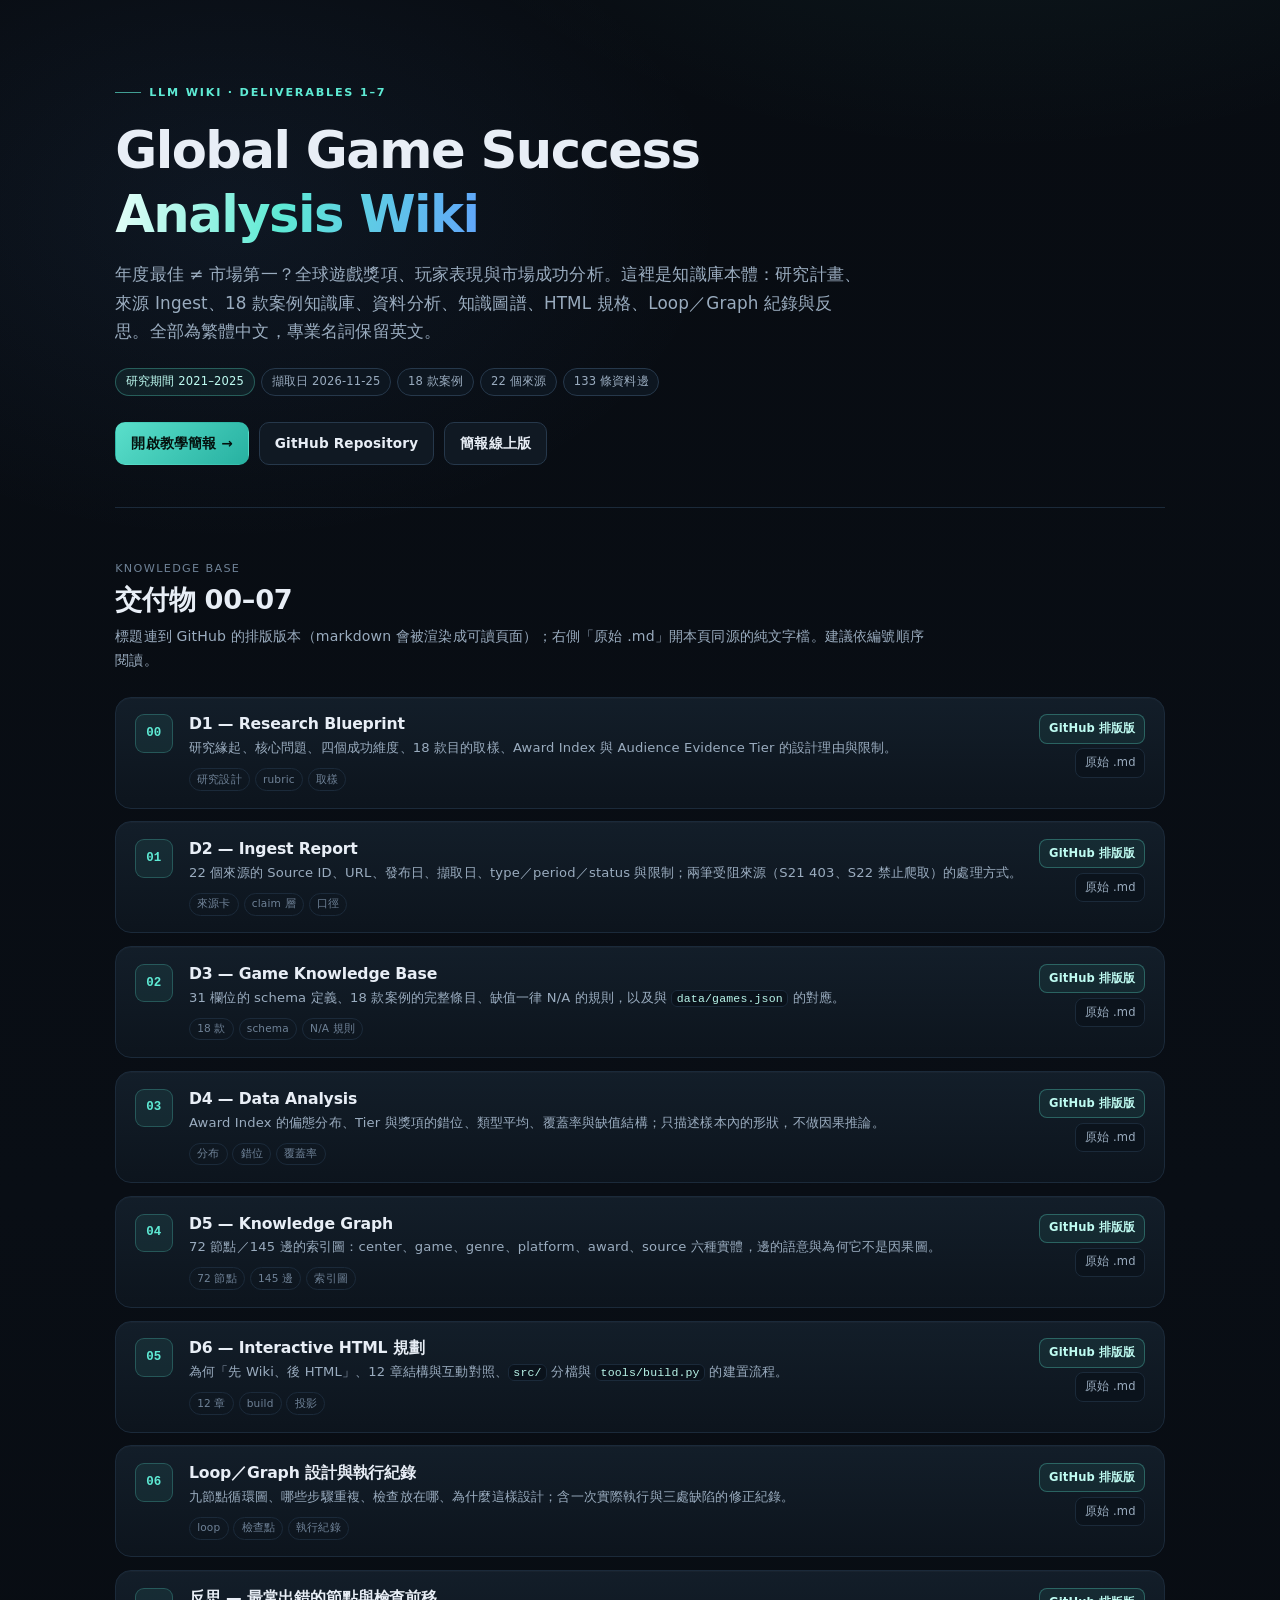
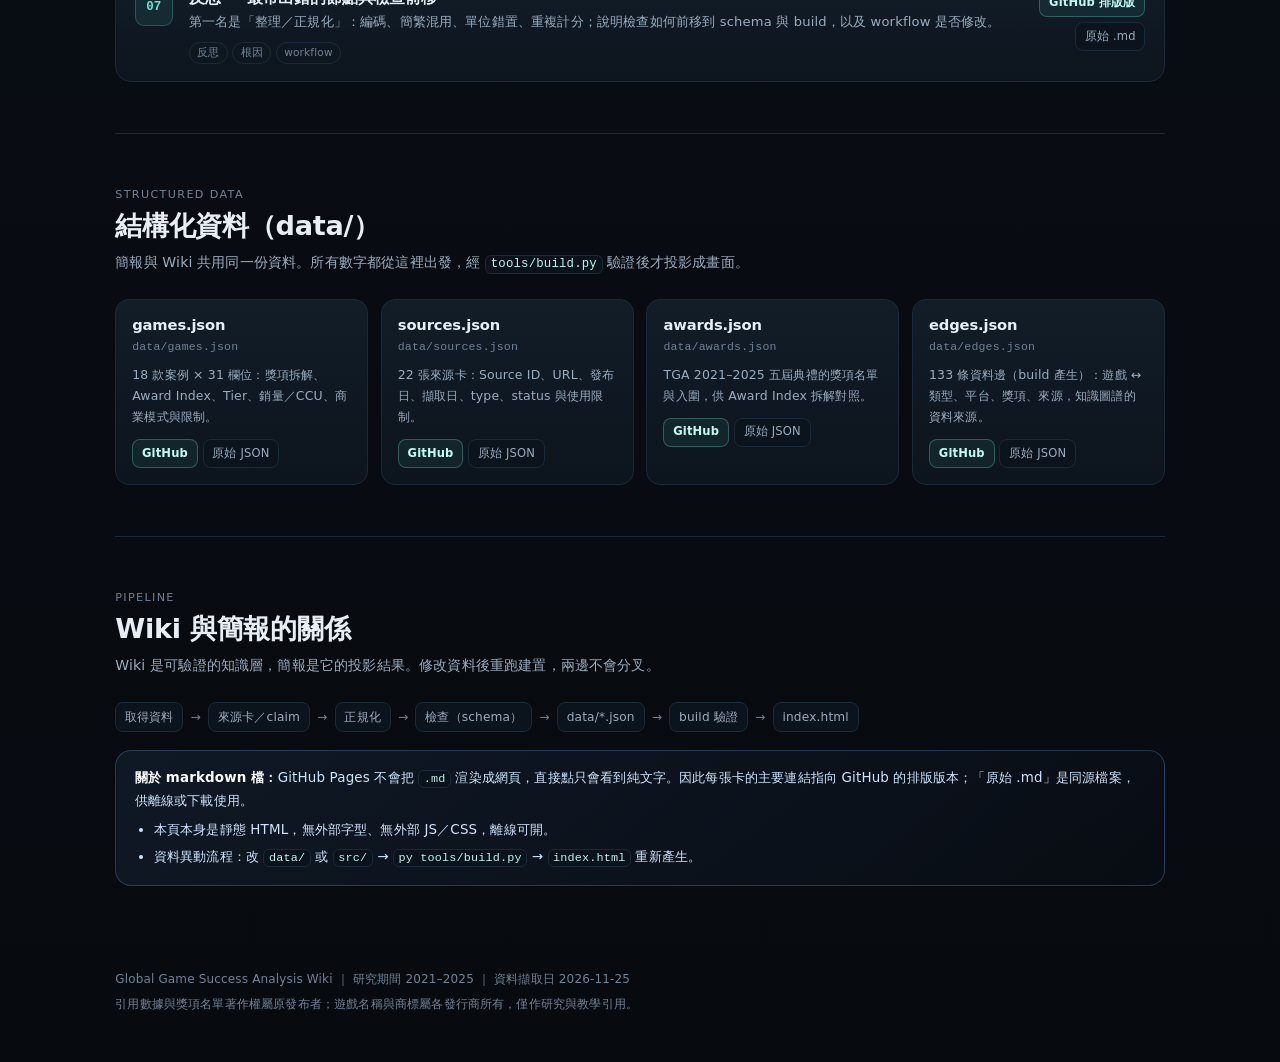
==== wiki/index.html @ 6c41b3b5 "Add a wiki index page for the GitHub Pages entry point Markdown files are served as plain text on Pa" ====
<!doctype html>
<html lang="zh-Hant">
<head>
<meta charset="utf-8">
<meta name="viewport" content="width=device-width, initial-scale=1">
<meta name="description" content="Global Game Success Analysis Wiki 目錄：Deliverable 1–7 與結構化資料。">
<meta name="color-scheme" content="dark">
<title>LLM Wiki 目錄｜Global Game Success Analysis Wiki</title>
<style>
  :root{
    --bg:#080c12; --panel:#101923; --panel-2:#14202c;
    --line:#26384b; --line-soft:#1b2a3a;
    --text:#e8eef6; --muted:#9aacbf; --faint:#6f8297;
    --accent:#5eead4; --blue:#60a5fa; --amber:#fbbf24; --purple:#c084fc; --pink:#fb7185;
    --radius:16px; --max:1120px;
  }
  *{box-sizing:border-box}
  html{scroll-behavior:smooth}
  body{
    margin:0; min-height:100vh; color:var(--text);
    background:
      radial-gradient(1100px 700px at 78% -10%, rgba(94,234,212,.08), transparent 60%),
      radial-gradient(900px 600px at 18% 8%, rgba(96,165,250,.07), transparent 55%),
      linear-gradient(180deg,#080c12 0%,#090e15 45%,#070a0f 100%);
    font-family:"Segoe UI","Noto Sans TC","Microsoft JhengHei",system-ui,-apple-system,sans-serif;
    font-size:16px; line-height:1.7; letter-spacing:.01em;
  }
  ::selection{background:rgba(94,234,212,.28);color:#fff}
  a{color:var(--accent);text-decoration:none}
  a:hover{text-decoration:underline}
  h1,h2,h3{line-height:1.25;margin:0;letter-spacing:-.01em}
  p{margin:0}
  ul{margin:0;padding-left:1.2rem}
  code{font-family:"Cascadia Code",Consolas,monospace;background:#0a121b;border:1px solid var(--line-soft);border-radius:6px;padding:.1em .38em;color:#b9f5e9;font-size:.88em}
  :focus-visible{outline:2px solid var(--accent);outline-offset:3px;border-radius:6px}
  .skip-link{position:absolute;left:12px;top:-60px;z-index:10;background:var(--accent);color:#04100e;padding:.6rem 1rem;border-radius:10px;font-weight:800}
  .skip-link:focus{top:12px}
  .wrap{max-width:var(--max);margin:0 auto;padding:0 clamp(1rem,4vw,2.2rem)}

  header.hero{padding:clamp(2.6rem,7vw,4.6rem) 0 clamp(1.8rem,4vw,2.6rem);border-bottom:1px solid var(--line-soft)}
  .eyebrow{display:inline-flex;align-items:center;gap:.5rem;color:var(--accent);font-size:.7rem;font-weight:800;letter-spacing:.16em;text-transform:uppercase;margin-bottom:1rem}
  .eyebrow::before{content:"";width:26px;height:1px;background:var(--accent);opacity:.65}
  h1{font-size:clamp(1.9rem,5vw,3.2rem);font-weight:850;letter-spacing:-.03em}
  .grad{background:linear-gradient(100deg,#e8fff9,#5eead4 45%,#60a5fa);-webkit-background-clip:text;background-clip:text;color:transparent}
  .lead{color:var(--muted);font-size:clamp(.95rem,1.5vw,1.05rem);max-width:70ch;margin-top:.9rem}
  .meta{display:flex;flex-wrap:wrap;gap:.4rem;margin-top:1.4rem}
  .chip{display:inline-flex;align-items:center;gap:.3rem;border:1px solid var(--line);background:#0d1620;color:var(--muted);border-radius:999px;padding:.2rem .6rem;font-size:.72rem;white-space:nowrap}
  .chip.accent{border-color:rgba(94,234,212,.3);color:#bffcf2;background:rgba(94,234,212,.07)}
  .actions{display:flex;flex-wrap:wrap;gap:.6rem;margin-top:1.6rem}
  .btn{display:inline-flex;align-items:center;gap:.4rem;background:var(--panel);border:1px solid var(--line);color:var(--text);border-radius:10px;padding:.58rem .95rem;font-size:.85rem;font-weight:650;transition:background .15s,border-color .15s}
  .btn:hover{background:var(--panel-2);border-color:#35506a;text-decoration:none}
  .btn-primary{background:linear-gradient(135deg,rgba(94,234,212,.95),rgba(45,212,191,.82));border-color:transparent;color:#04110e;font-weight:850}
  .btn-primary:hover{background:linear-gradient(135deg,#7ff7e3,#5eead4)}

  section{padding:clamp(2rem,5vw,3.2rem) 0;border-bottom:1px solid var(--line-soft)}
  section:last-of-type{border-bottom:0}
  .sec-head{margin-bottom:1.5rem;max-width:80ch}
  .sec-head .kicker{font-size:.7rem;color:var(--faint);letter-spacing:.12em;text-transform:uppercase;margin-bottom:.3rem}
  h2{font-size:clamp(1.3rem,2.6vw,1.7rem);font-weight:820}
  .sec-head p{color:var(--muted);font-size:.88rem;margin-top:.5rem}

  .list{display:grid;gap:.8rem}
  .item{
    display:grid;grid-template-columns:auto minmax(0,1fr) auto;gap:1rem;align-items:start;
    background:linear-gradient(180deg,rgba(20,32,44,.88),rgba(13,21,30,.9));
    border:1px solid var(--line-soft);border-radius:var(--radius);padding:1.05rem 1.15rem;
    box-shadow:inset 0 1px 0 rgba(255,255,255,.025);
    transition:border-color .15s,transform .15s;
  }
  .item:hover{border-color:#35506a}
  .num{font-family:"Cascadia Code",Consolas,monospace;font-size:.78rem;font-weight:800;color:var(--accent);background:rgba(94,234,212,.08);border:1px solid rgba(94,234,212,.24);border-radius:9px;width:2.4rem;height:2.4rem;display:grid;place-items:center;flex:0 0 auto}
  .item h3{font-size:.98rem;font-weight:780}
  .item h3 a{color:var(--text)}
  .item h3 a:hover{color:var(--accent);text-decoration:none}
  .desc{color:var(--muted);font-size:.82rem;margin-top:.2rem}
  .tags{display:flex;flex-wrap:wrap;gap:.3rem;margin-top:.55rem}
  .tag{font-size:.66rem;color:var(--faint);border:1px solid var(--line-soft);border-radius:999px;padding:.08rem .45rem}
  .links{display:flex;flex-direction:column;gap:.3rem;align-items:flex-end;font-size:.72rem;white-space:nowrap}
  .links a{color:var(--muted);border:1px solid var(--line-soft);border-radius:8px;padding:.24rem .55rem;background:#0b131c}
  .links a:hover{color:var(--accent);border-color:rgba(94,234,212,.35);text-decoration:none}
  .links .primary{color:#bffcf2;border-color:rgba(94,234,212,.3);background:rgba(94,234,212,.07);font-weight:700}

  .files{display:grid;grid-template-columns:repeat(auto-fit,minmax(240px,1fr));gap:.8rem}
  .file{background:linear-gradient(180deg,rgba(20,32,44,.85),rgba(13,21,30,.9));border:1px solid var(--line-soft);border-radius:14px;padding:1rem}
  .file h3{font-size:.92rem;font-weight:760}
  .file .path{font-family:"Cascadia Code",Consolas,monospace;font-size:.72rem;color:var(--faint);margin-top:.15rem}
  .file p{color:var(--muted);font-size:.78rem;margin-top:.45rem}
  .file .links{flex-direction:row;align-items:center;justify-content:flex-start;margin-top:.7rem}

  .note{border:1px solid rgba(96,165,250,.28);background:linear-gradient(135deg,rgba(96,165,250,.09),rgba(96,165,250,.02));border-radius:var(--radius);padding:1rem 1.15rem;color:#cfe5ff;font-size:.84rem}
  .note strong{color:#fff}
  .note ul{margin-top:.4rem}
  .note li{margin-top:.25rem}

  .flow{display:flex;flex-wrap:wrap;gap:.45rem;align-items:center;font-size:.76rem;color:var(--muted);margin-top:.9rem}
  .flow span{padding:.24rem .55rem;border:1px solid var(--line-soft);border-radius:8px;background:#0b131c;color:var(--muted)}
  .flow i{color:var(--faint);font-style:normal}

  footer{padding:2rem 0 3rem;color:var(--faint);font-size:.75rem}
  footer p + p{margin-top:.3rem}

  @media (max-width:720px){
    .item{grid-template-columns:auto minmax(0,1fr)}
    .links{grid-column:1 / -1;flex-direction:row;align-items:center;justify-content:flex-start}
    .links a{flex:0 0 auto}
  }
  @media (prefers-reduced-motion:reduce){html{scroll-behavior:auto}*{transition:none!important}}
  @media print{
    body{background:#fff;color:#111}
    .actions,.skip-link{display:none}
    .item,.file,.note{border-color:#ccc;background:#fff;box-shadow:none}
    .item h3 a,.desc,.file p,.sec-head p,.lead,.note{color:#222}
  }
</style>
</head>
<body>
<a class="skip-link" href="#deliverables">跳到交付物清單</a>
<div class="wrap">

  <header class="hero">
    <div class="eyebrow">LLM Wiki · Deliverables 1–7</div>
    <h1>Global Game Success<br><span class="grad">Analysis Wiki</span></h1>
    <p class="lead">年度最佳 ≠ 市場第一？全球遊戲獎項、玩家表現與市場成功分析。這裡是知識庫本體：研究計畫、來源 Ingest、18 款案例知識庫、資料分析、知識圖譜、HTML 規格、Loop／Graph 紀錄與反思。全部為繁體中文，專業名詞保留英文。</p>
    <div class="meta">
      <span class="chip accent">研究期間 2021–2025</span>
      <span class="chip">擷取日 2026-11-25</span>
      <span class="chip">18 款案例</span>
      <span class="chip">22 個來源</span>
      <span class="chip">133 條資料邊</span>
    </div>
    <div class="actions">
      <a class="btn btn-primary" href="../index.html">開啟教學簡報 →</a>
      <a class="btn" href="https://github.com/s12490047/HW1110">GitHub Repository</a>
      <a class="btn" href="https://s12490047.github.io/HW1110/">簡報線上版</a>
    </div>
  </header>

  <section id="deliverables" aria-labelledby="d-title">
    <div class="sec-head">
      <div class="kicker">Knowledge Base</div>
      <h2 id="d-title">交付物 00–07</h2>
      <p>標題連到 GitHub 的排版版本（markdown 會被渲染成可讀頁面）；右側「原始 .md」開本頁同源的純文字檔。建議依編號順序閱讀。</p>
    </div>

    <div class="list">

      <article class="item">
        <div class="num">00</div>
        <div>
          <h3><a href="https://github.com/s12490047/HW1110/blob/main/wiki/00-research-blueprint.md">D1 — Research Blueprint</a></h3>
          <p class="desc">研究緣起、核心問題、四個成功維度、18 款目的取樣、Award Index 與 Audience Evidence Tier 的設計理由與限制。</p>
          <div class="tags"><span class="tag">研究設計</span><span class="tag">rubric</span><span class="tag">取樣</span></div>
        </div>
        <div class="links">
          <a class="primary" href="https://github.com/s12490047/HW1110/blob/main/wiki/00-research-blueprint.md">GitHub 排版版</a>
          <a href="00-research-blueprint.md">原始 .md</a>
        </div>
      </article>

      <article class="item">
        <div class="num">01</div>
        <div>
          <h3><a href="https://github.com/s12490047/HW1110/blob/main/wiki/01-ingest-report.md">D2 — Ingest Report</a></h3>
          <p class="desc">22 個來源的 Source ID、URL、發布日、擷取日、type／period／status 與限制；兩筆受阻來源（S21 403、S22 禁止爬取）的處理方式。</p>
          <div class="tags"><span class="tag">來源卡</span><span class="tag">claim 層</span><span class="tag">口徑</span></div>
        </div>
        <div class="links">
          <a class="primary" href="https://github.com/s12490047/HW1110/blob/main/wiki/01-ingest-report.md">GitHub 排版版</a>
          <a href="01-ingest-report.md">原始 .md</a>
        </div>
      </article>

      <article class="item">
        <div class="num">02</div>
        <div>
          <h3><a href="https://github.com/s12490047/HW1110/blob/main/wiki/02-knowledge-base.md">D3 — Game Knowledge Base</a></h3>
          <p class="desc">31 欄位的 schema 定義、18 款案例的完整條目、缺值一律 N/A 的規則，以及與 <code>data/games.json</code> 的對應。</p>
          <div class="tags"><span class="tag">18 款</span><span class="tag">schema</span><span class="tag">N/A 規則</span></div>
        </div>
        <div class="links">
          <a class="primary" href="https://github.com/s12490047/HW1110/blob/main/wiki/02-knowledge-base.md">GitHub 排版版</a>
          <a href="02-knowledge-base.md">原始 .md</a>
        </div>
      </article>

      <article class="item">
        <div class="num">03</div>
        <div>
          <h3><a href="https://github.com/s12490047/HW1110/blob/main/wiki/03-data-analysis.md">D4 — Data Analysis</a></h3>
          <p class="desc">Award Index 的偏態分布、Tier 與獎項的錯位、類型平均、覆蓋率與缺值結構；只描述樣本內的形狀，不做因果推論。</p>
          <div class="tags"><span class="tag">分布</span><span class="tag">錯位</span><span class="tag">覆蓋率</span></div>
        </div>
        <div class="links">
          <a class="primary" href="https://github.com/s12490047/HW1110/blob/main/wiki/03-data-analysis.md">GitHub 排版版</a>
          <a href="03-data-analysis.md">原始 .md</a>
        </div>
      </article>

      <article class="item">
        <div class="num">04</div>
        <div>
          <h3><a href="https://github.com/s12490047/HW1110/blob/main/wiki/04-knowledge-graph.md">D5 — Knowledge Graph</a></h3>
          <p class="desc">72 節點／145 邊的索引圖：center、game、genre、platform、award、source 六種實體，邊的語意與為何它不是因果圖。</p>
          <div class="tags"><span class="tag">72 節點</span><span class="tag">145 邊</span><span class="tag">索引圖</span></div>
        </div>
        <div class="links">
          <a class="primary" href="https://github.com/s12490047/HW1110/blob/main/wiki/04-knowledge-graph.md">GitHub 排版版</a>
          <a href="04-knowledge-graph.md">原始 .md</a>
        </div>
      </article>

      <article class="item">
        <div class="num">05</div>
        <div>
          <h3><a href="https://github.com/s12490047/HW1110/blob/main/wiki/05-html-spec.md">D6 — Interactive HTML 規劃</a></h3>
          <p class="desc">為何「先 Wiki、後 HTML」、12 章結構與互動對照、<code>src/</code> 分檔與 <code>tools/build.py</code> 的建置流程。</p>
          <div class="tags"><span class="tag">12 章</span><span class="tag">build</span><span class="tag">投影</span></div>
        </div>
        <div class="links">
          <a class="primary" href="https://github.com/s12490047/HW1110/blob/main/wiki/05-html-spec.md">GitHub 排版版</a>
          <a href="05-html-spec.md">原始 .md</a>
        </div>
      </article>

      <article class="item">
        <div class="num">06</div>
        <div>
          <h3><a href="https://github.com/s12490047/HW1110/blob/main/wiki/06-loop-graph.md">Loop／Graph 設計與執行紀錄</a></h3>
          <p class="desc">九節點循環圖、哪些步驟重複、檢查放在哪、為什麼這樣設計；含一次實際執行與三處缺陷的修正紀錄。</p>
          <div class="tags"><span class="tag">loop</span><span class="tag">檢查點</span><span class="tag">執行紀錄</span></div>
        </div>
        <div class="links">
          <a class="primary" href="https://github.com/s12490047/HW1110/blob/main/wiki/06-loop-graph.md">GitHub 排版版</a>
          <a href="06-loop-graph.md">原始 .md</a>
        </div>
      </article>

      <article class="item">
        <div class="num">07</div>
        <div>
          <h3><a href="https://github.com/s12490047/HW1110/blob/main/wiki/07-reflection.md">反思 — 最常出錯的節點與檢查前移</a></h3>
          <p class="desc">第一名是「整理／正規化」：編碼、簡繁混用、單位錯置、重複計分；說明檢查如何前移到 schema 與 build，以及 workflow 是否修改。</p>
          <div class="tags"><span class="tag">反思</span><span class="tag">根因</span><span class="tag">workflow</span></div>
        </div>
        <div class="links">
          <a class="primary" href="https://github.com/s12490047/HW1110/blob/main/wiki/07-reflection.md">GitHub 排版版</a>
          <a href="07-reflection.md">原始 .md</a>
        </div>
      </article>

    </div>
  </section>

  <section id="data" aria-labelledby="data-title">
    <div class="sec-head">
      <div class="kicker">Structured Data</div>
      <h2 id="data-title">結構化資料（data/）</h2>
      <p>簡報與 Wiki 共用同一份資料。所有數字都從這裡出發，經 <code>tools/build.py</code> 驗證後才投影成畫面。</p>
    </div>

    <div class="files">

      <div class="file">
        <h3>games.json</h3>
        <div class="path">data/games.json</div>
        <p>18 款案例 × 31 欄位：獎項拆解、Award Index、Tier、銷量／CCU、商業模式與限制。</p>
        <div class="links">
          <a class="primary" href="https://github.com/s12490047/HW1110/blob/main/data/games.json">GitHub</a>
          <a href="../data/games.json">原始 JSON</a>
        </div>
      </div>

      <div class="file">
        <h3>sources.json</h3>
        <div class="path">data/sources.json</div>
        <p>22 張來源卡：Source ID、URL、發布日、擷取日、type、status 與使用限制。</p>
        <div class="links">
          <a class="primary" href="https://github.com/s12490047/HW1110/blob/main/data/sources.json">GitHub</a>
          <a href="../data/sources.json">原始 JSON</a>
        </div>
      </div>

      <div class="file">
        <h3>awards.json</h3>
        <div class="path">data/awards.json</div>
        <p>TGA 2021–2025 五屆典禮的獎項名單與入圍，供 Award Index 拆解對照。</p>
        <div class="links">
          <a class="primary" href="https://github.com/s12490047/HW1110/blob/main/data/awards.json">GitHub</a>
          <a href="../data/awards.json">原始 JSON</a>
        </div>
      </div>

      <div class="file">
        <h3>edges.json</h3>
        <div class="path">data/edges.json</div>
        <p>133 條資料邊（build 產生）：遊戲 ↔ 類型、平台、獎項、來源，知識圖譜的資料來源。</p>
        <div class="links">
          <a class="primary" href="https://github.com/s12490047/HW1110/blob/main/data/edges.json">GitHub</a>
          <a href="../data/edges.json">原始 JSON</a>
        </div>
      </div>

    </div>
  </section>

  <section id="how" aria-labelledby="how-title">
    <div class="sec-head">
      <div class="kicker">Pipeline</div>
      <h2 id="how-title">Wiki 與簡報的關係</h2>
      <p>Wiki 是可驗證的知識層，簡報是它的投影結果。修改資料後重跑建置，兩邊不會分叉。</p>
    </div>

    <div class="flow" aria-label="資料流程">
      <span>取得資料</span><i>→</i><span>來源卡／claim</span><i>→</i><span>正規化</span><i>→</i><span>檢查（schema）</span><i>→</i><span>data/*.json</span><i>→</i><span>build 驗證</span><i>→</i><span>index.html</span>
    </div>

    <div class="note" style="margin-top:1.1rem">
      <strong>關於 markdown 檔：</strong>GitHub Pages 不會把 <code>.md</code> 渲染成網頁，直接點只會看到純文字。因此每張卡的主要連結指向 GitHub 的排版版本；「原始 .md」是同源檔案，供離線或下載使用。
      <ul>
        <li>本頁本身是靜態 HTML，無外部字型、無外部 JS／CSS，離線可開。</li>
        <li>資料異動流程：改 <code>data/</code> 或 <code>src/</code> → <code>py tools/build.py</code> → <code>index.html</code> 重新產生。</li>
      </ul>
    </div>
  </section>

  <footer>
    <p>Global Game Success Analysis Wiki ｜ 研究期間 2021–2025 ｜ 資料擷取日 2026-11-25</p>
    <p>引用數據與獎項名單著作權屬原發布者；遊戲名稱與商標屬各發行商所有，僅作研究與教學引用。</p>
  </footer>

</div>
</body>
</html>
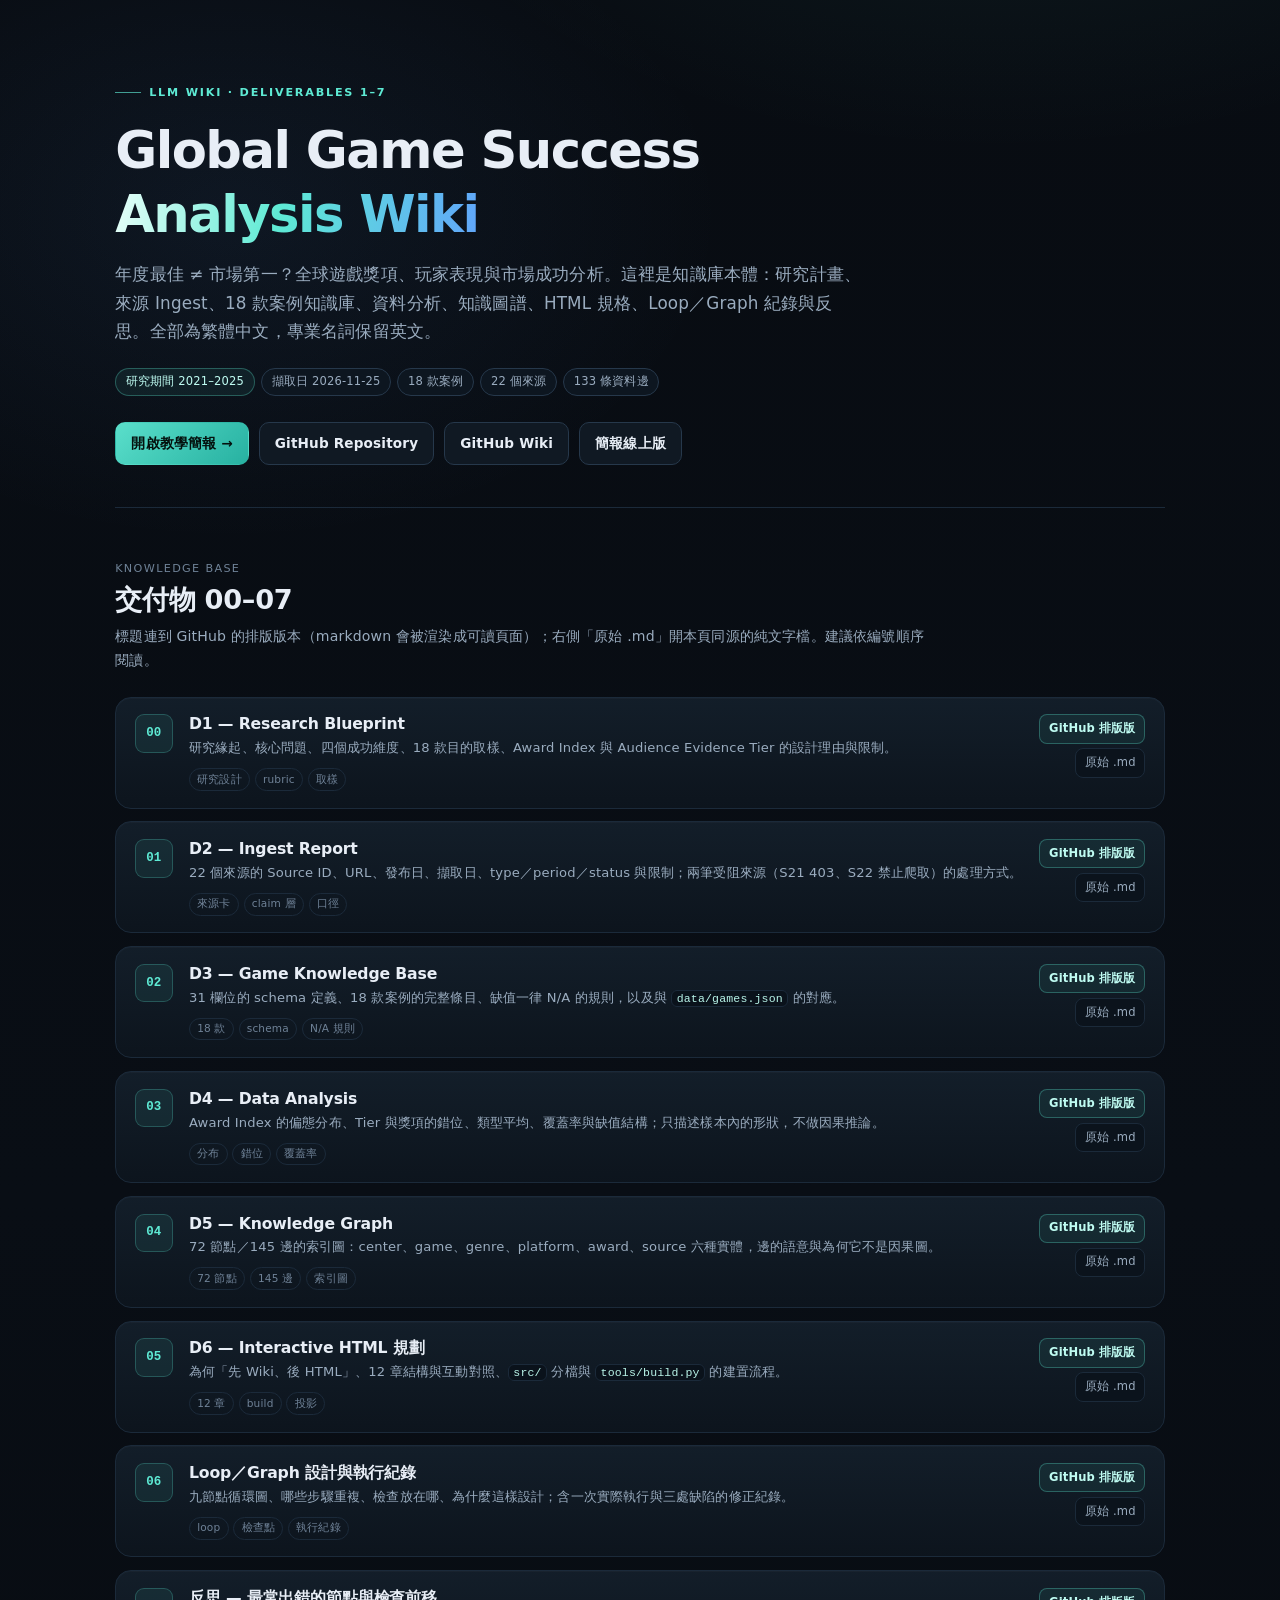
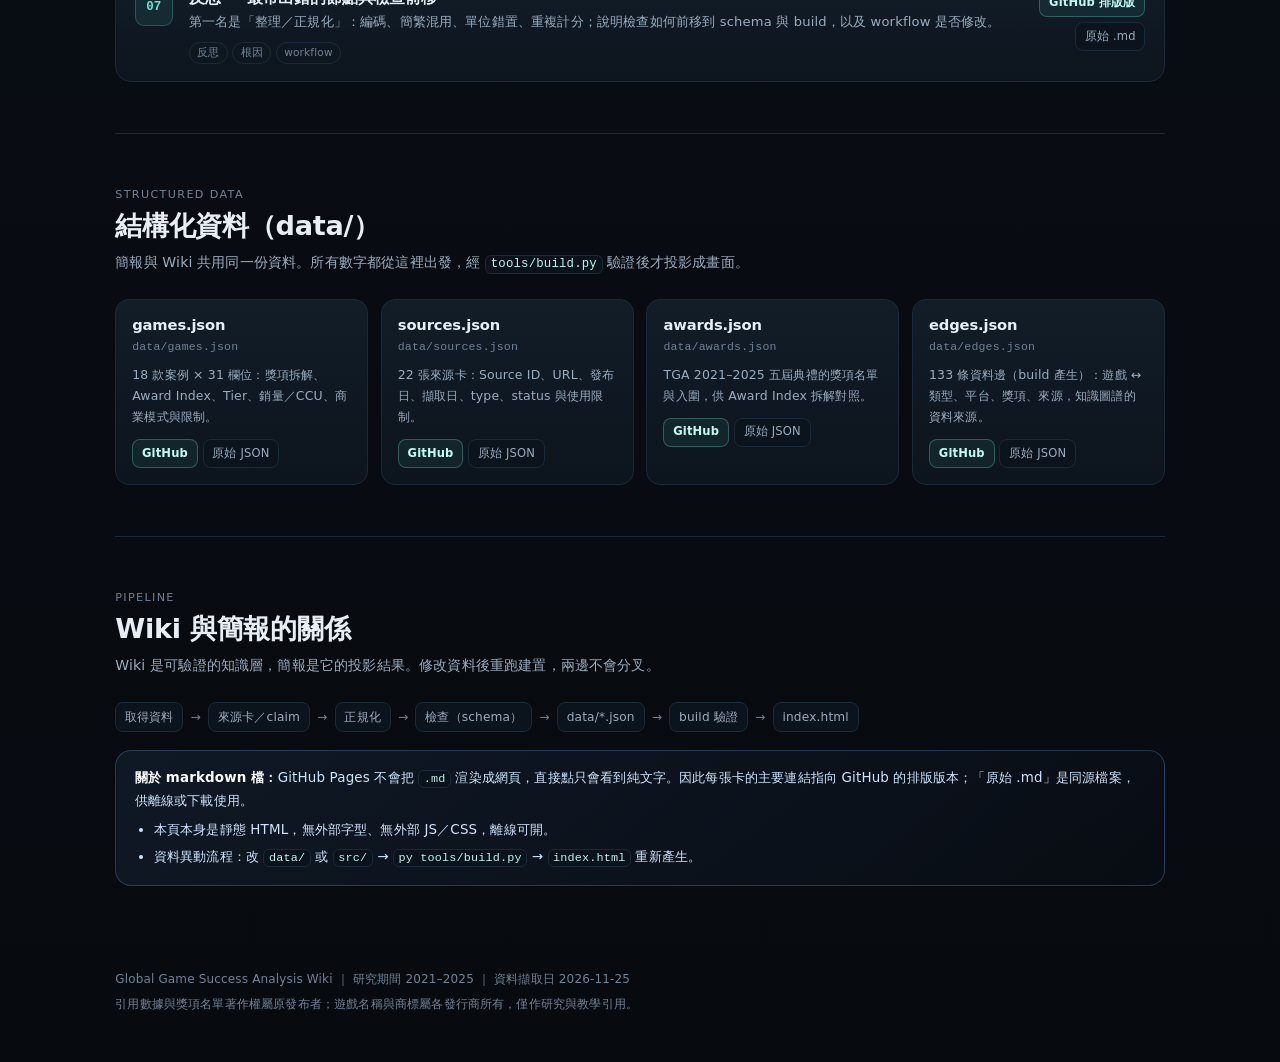
==== commit d8444ed7: "Add a wiki sync tool so wiki/*.md feeds both Pages and the GitHub Wiki The GitHub Wiki is a separate" ====
--- a/wiki/index.html
+++ b/wiki/index.html
@@ -131,6 +131,7 @@
     <div class="actions">
       <a class="btn btn-primary" href="../index.html">開啟教學簡報 →</a>
       <a class="btn" href="https://github.com/s12490047/HW1110">GitHub Repository</a>
+      <a class="btn" href="https://github.com/s12490047/HW1110/wiki">GitHub Wiki</a>
       <a class="btn" href="https://s12490047.github.io/HW1110/">簡報線上版</a>
     </div>
   </header>
